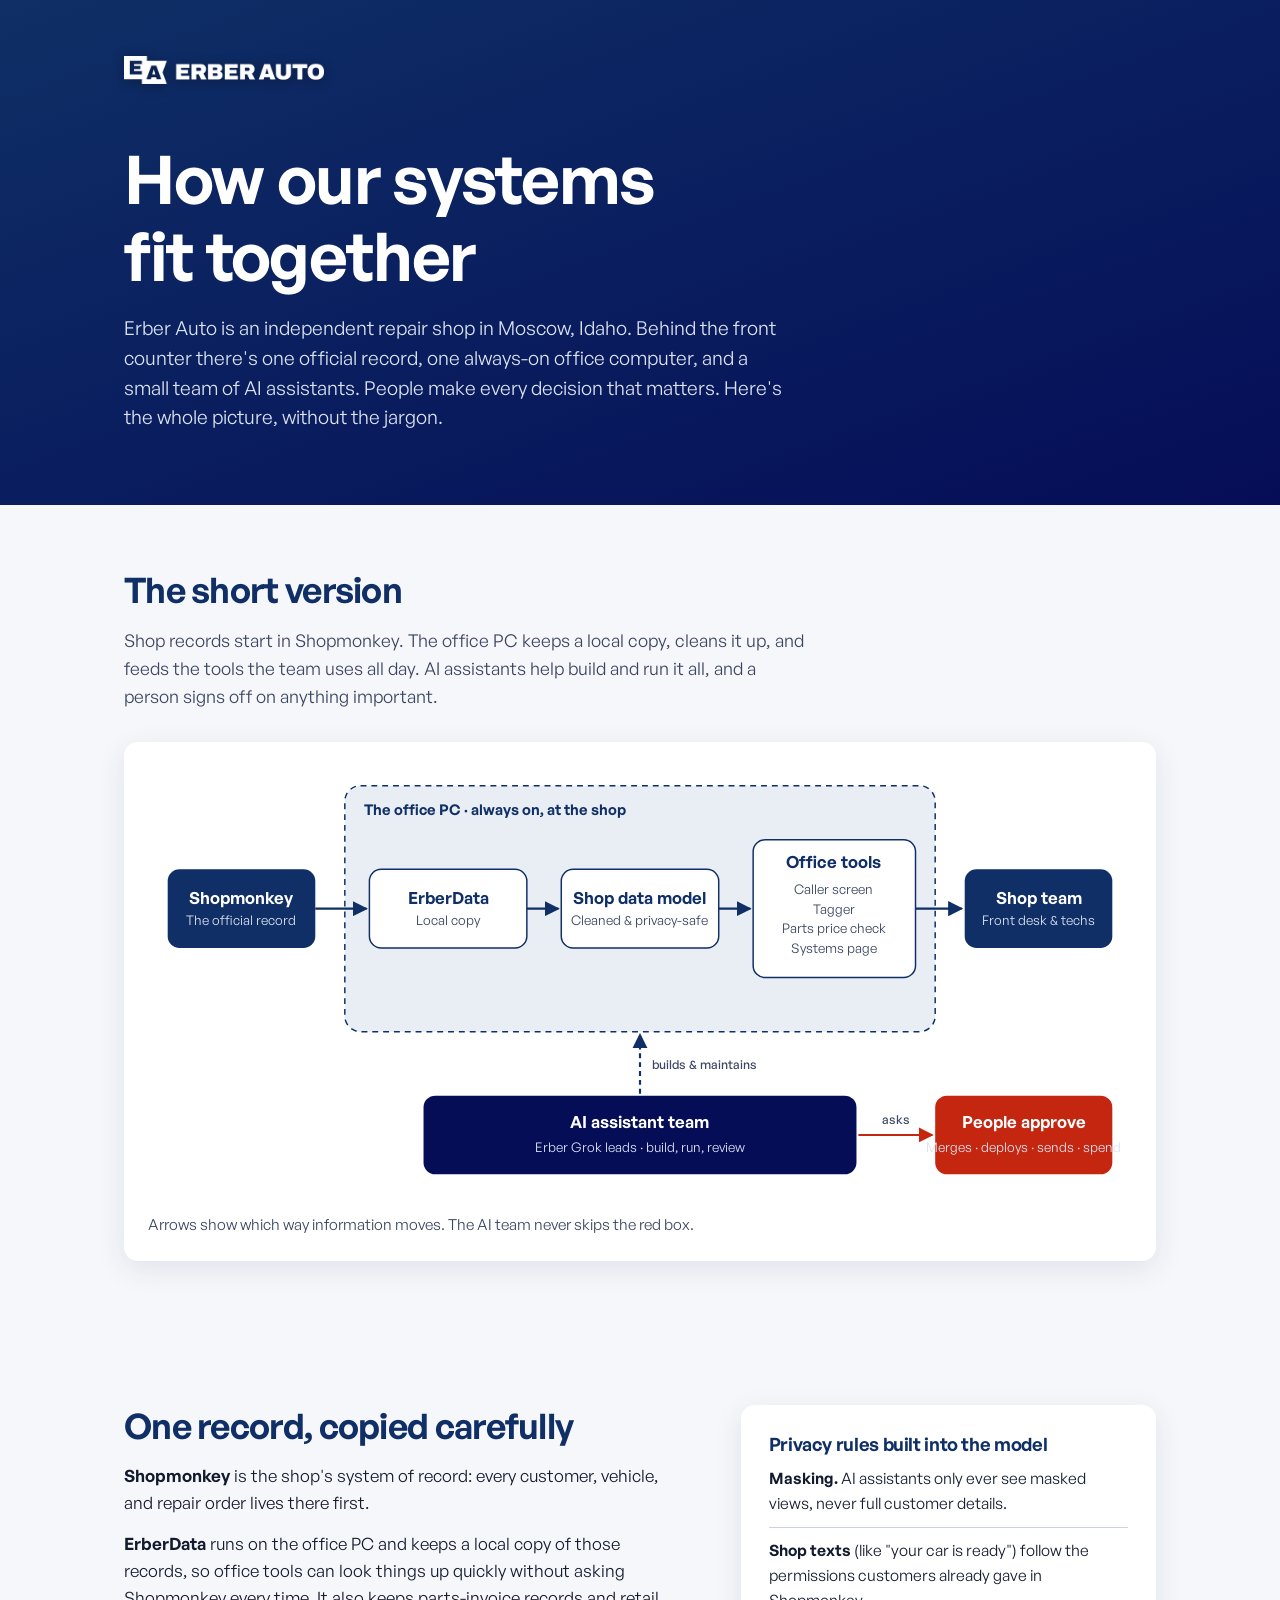
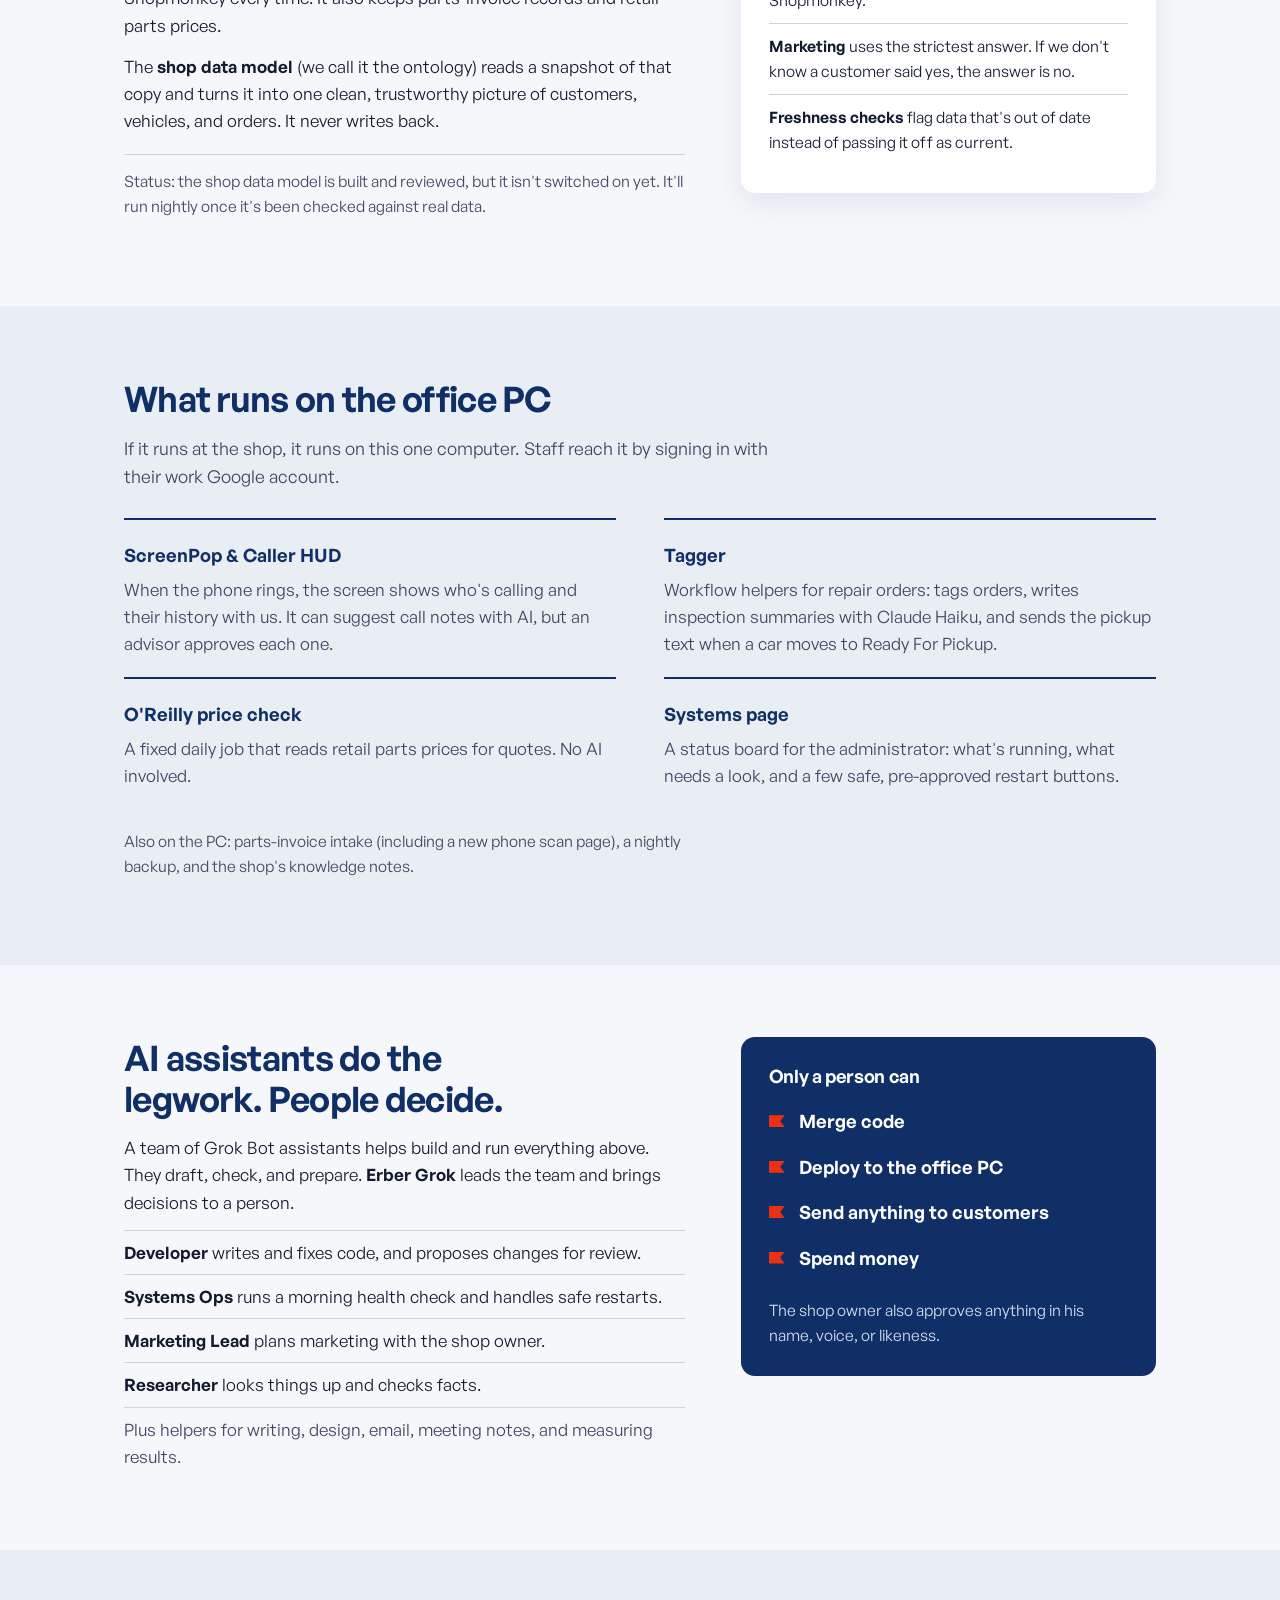
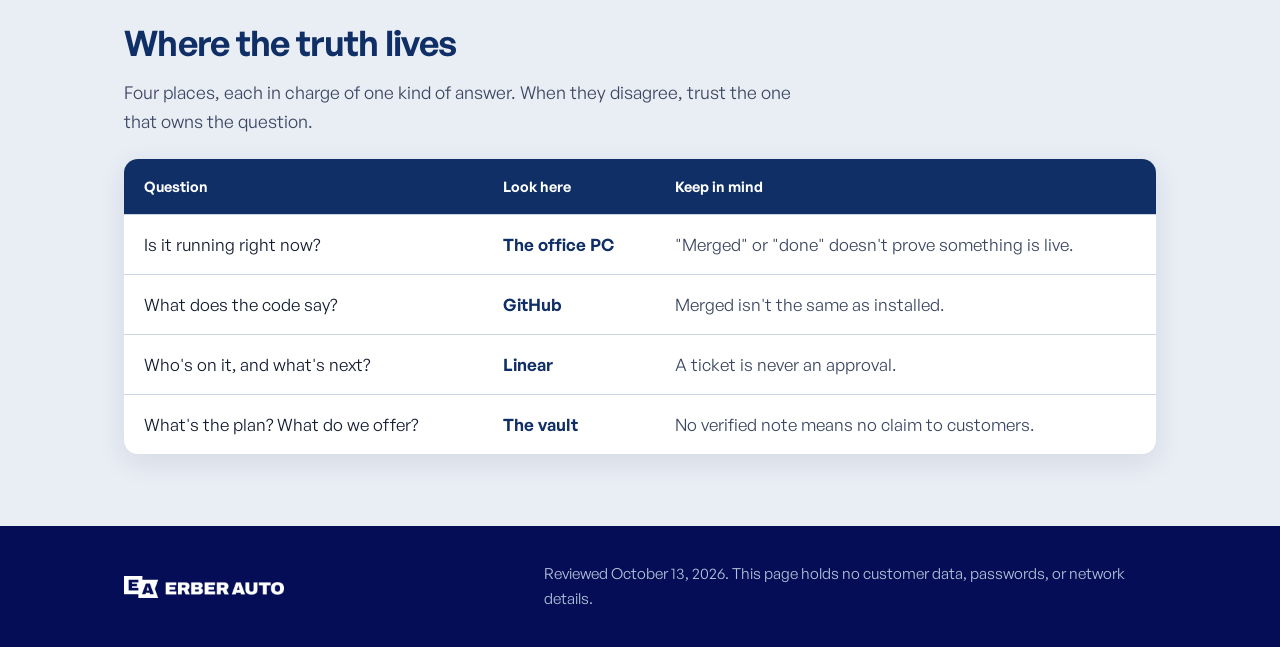
==== index.html @ 2aba375d "Add Erber Auto systems explainer one-pager" ====
<!doctype html>
<html lang="en">
<head>
<meta charset="utf-8">
<meta name="viewport" content="width=device-width, initial-scale=1">
<title>How Erber Auto's systems fit together</title>
<meta name="description" content="A plain-language tour of the software, office computer, and AI assistants behind Erber Auto, an independent repair shop in Moscow, Idaho.">
<link rel="preload" href="assets/fonts/GeneralSans-Semibold.otf" as="font" type="font/otf" crossorigin>
<link rel="stylesheet" href="styles.css">
</head>
<body>
<a class="skip" href="#flow">Skip to the diagram</a>

<header class="hero">
  <div class="wrap">
    <img class="logo" src="assets/erber-logo-white.png" width="240" height="33" alt="Erber Auto">
    <h1>How our systems fit together</h1>
    <p class="lede">Erber Auto is an independent repair shop in Moscow, Idaho. Behind the front counter there's one official record, one always-on office computer, and a small team of AI assistants. People make every decision that matters. Here's the whole picture, without the jargon.</p>
  </div>
</header>

<main>
  <section class="flow-sec" id="flow" aria-labelledby="flow-h">
    <div class="wrap">
      <h2 id="flow-h">The short version</h2>
      <p class="intro">Shop records start in Shopmonkey. The office PC keeps a local copy, cleans it up, and feeds the tools the team uses all day. AI assistants help build and run it all, and a person signs off on anything important.</p>

      <figure class="diagram">
        <svg class="wide" viewBox="0 0 1000 440" role="img" aria-labelledby="dg-t dg-d">
          <title id="dg-t">How information moves at Erber Auto</title>
          <desc id="dg-d">Shopmonkey sends shop records to the office PC. On the PC, ErberData keeps a local copy, the shop data model cleans it, and office tools use it to help the shop team. The AI assistant team builds and runs these tools, and people approve merges, deploys, sends, and spending.</desc>
          <defs>
            <marker id="ah" viewBox="0 0 10 10" refX="9" refY="5" markerWidth="7" markerHeight="7" orient="auto-start-reverse"><path d="M0 0 10 5 0 10z" fill="#0F2F66"/></marker>
            <marker id="ahr" viewBox="0 0 10 10" refX="9" refY="5" markerWidth="7" markerHeight="7" orient="auto-start-reverse"><path d="M0 0 10 5 0 10z" fill="#C42610"/></marker>
          </defs>
          <!-- PC zone -->
          <rect x="200" y="20" width="600" height="250" rx="16" class="zone"/>
          <text x="220" y="50" class="zl">The office PC · always on, at the shop</text>
          <!-- Shopmonkey -->
          <rect x="20" y="105" width="150" height="80" rx="12" class="nb"/>
          <text x="95" y="140" class="nt">Shopmonkey</text>
          <text x="95" y="162" class="ns">The official record</text>
          <!-- ErberData -->
          <rect x="225" y="105" width="160" height="80" rx="12" class="nw"/>
          <text x="305" y="140" class="ntd">ErberData</text>
          <text x="305" y="162" class="nsd">Local copy</text>
          <!-- Ontology -->
          <rect x="420" y="105" width="160" height="80" rx="12" class="nw"/>
          <text x="500" y="140" class="ntd">Shop data model</text>
          <text x="500" y="162" class="nsd">Cleaned &amp; privacy-safe</text>
          <!-- Tools -->
          <rect x="615" y="75" width="165" height="140" rx="12" class="nw"/>
          <text x="697" y="104" class="ntd">Office tools</text>
          <text x="697" y="130" class="nsd">Caller screen</text>
          <text x="697" y="150" class="nsd">Tagger</text>
          <text x="697" y="170" class="nsd">Parts price check</text>
          <text x="697" y="190" class="nsd">Systems page</text>
          <!-- Staff -->
          <rect x="830" y="105" width="150" height="80" rx="12" class="nb"/>
          <text x="905" y="140" class="nt">Shop team</text>
          <text x="905" y="162" class="ns">Front desk &amp; techs</text>
          <!-- arrows -->
          <path d="M170 145H222" class="ar" marker-end="url(#ah)"/>
          <path d="M385 145H417" class="ar" marker-end="url(#ah)"/>
          <path d="M580 145H612" class="ar" marker-end="url(#ah)"/>
          <path d="M780 145H827" class="ar" marker-end="url(#ah)"/>
          <!-- bots -->
          <rect x="280" y="335" width="440" height="80" rx="12" class="nbot"/>
          <text x="500" y="368" class="nt">AI assistant team</text>
          <text x="500" y="392" class="ns">Erber Grok leads · build, run, review</text>
          <path d="M500 333V273" class="ar dash" marker-end="url(#ah)"/>
          <text x="512" y="308" class="al left">builds &amp; maintains</text>
          <!-- people approve -->
          <rect x="800" y="335" width="180" height="80" rx="12" class="nred"/>
          <text x="890" y="368" class="nt">People approve</text>
          <text x="890" y="392" class="ns">Merges · deploys · sends · spend</text>
          <path d="M722 375H797" class="ar red" marker-end="url(#ahr)"/>
          <text x="760" y="364" class="al">asks</text>
        </svg>
        <svg class="tall" viewBox="0 0 340 900" role="img" aria-label="Shopmonkey sends records to the office PC, where ErberData copies them, the shop data model cleans them, and office tools serve the shop team. The AI team builds and maintains the PC and asks people for approval."><defs><marker id="mh" viewBox="0 0 10 10" refX="9" refY="5" markerWidth="7" markerHeight="7" orient="auto-start-reverse"><path d="M0 0 10 5 0 10z" fill="#0F2F66"/></marker><marker id="mhr" viewBox="0 0 10 10" refX="9" refY="5" markerWidth="7" markerHeight="7" orient="auto-start-reverse"><path d="M0 0 10 5 0 10z" fill="#C42610"/></marker></defs>
          <rect x="15" y="130" width="310" height="440" rx="16" class="zone"/><text x="30" y="156" class="zl">The office PC</text>
<rect x="30" y="20" width="280" height="70" rx="12" class="nb"/><text x="170" y="50" class="nt">Shopmonkey</text><text x="170" y="72" class="ns">The official record</text><rect x="30" y="175" width="280" height="70" rx="12" class="nw"/><text x="170" y="205" class="ntd">ErberData</text><text x="170" y="227" class="nsd">Local copy</text><rect x="30" y="280" width="280" height="70" rx="12" class="nw"/><text x="170" y="310" class="ntd">Shop data model</text><text x="170" y="332" class="nsd">Cleaned &amp; privacy-safe</text><rect x="30" y="385" width="280" height="135" rx="12" class="nw"/><text x="170" y="415" class="ntd">Office tools</text><text x="170" y="437" class="nsd">Caller screen</text><text x="170" y="456" class="nsd">Tagger</text><text x="170" y="475" class="nsd">Parts price check</text><text x="170" y="494" class="nsd">Systems page</text><rect x="30" y="610" width="280" height="70" rx="12" class="nb"/><text x="170" y="640" class="nt">Shop team</text><text x="170" y="662" class="ns">Front desk &amp; techs</text><rect x="30" y="710" width="280" height="70" rx="12" class="nbot"/><text x="170" y="740" class="nt">AI assistant team</text><text x="170" y="762" class="ns">Erber Grok leads</text><rect x="30" y="815" width="280" height="70" rx="12" class="nred"/><text x="170" y="845" class="nt">People approve</text><text x="170" y="867" class="ns">Merges · deploys · sends · spend</text><path d="M170 90V172" class="ar" marker-end="url(#mh)"/><path d="M170 245V277" class="ar" marker-end="url(#mh)"/><path d="M170 350V382" class="ar" marker-end="url(#mh)"/><path d="M170 520V607" class="ar" marker-end="url(#mh)"/><path d="M320 745H334V560H328" class="ar dash" marker-end="url(#mh)"/><path d="M170 780V812" class="ar red" marker-end="url(#mhr)"/>
        </svg>
        <figcaption>Arrows show which way information moves. The AI team never skips the red box.</figcaption>
      </figure>
    </div>
  </section>

  <section aria-labelledby="rec-h">
    <div class="wrap two">
      <div>
        <h2 id="rec-h">One record, copied carefully</h2>
        <p><strong>Shopmonkey</strong> is the shop's system of record: every customer, vehicle, and repair order lives there first.</p>
        <p><strong>ErberData</strong> runs on the office PC and keeps a local copy of those records, so office tools can look things up quickly without asking Shopmonkey every time. It also keeps parts-invoice records and retail parts prices.</p>
        <p>The <strong>shop data model</strong> (we call it the ontology) reads a snapshot of that copy and turns it into one clean, trustworthy picture of customers, vehicles, and orders. It never writes back.</p>
        <p class="status">Status: the shop data model is built and reviewed, but it isn't switched on yet. It'll run nightly once it's been checked against real data.</p>
      </div>
      <aside class="rules" aria-labelledby="priv-h">
        <h3 id="priv-h">Privacy rules built into the model</h3>
        <ul>
          <li><b>Masking.</b> AI assistants only ever see masked views, never full customer details.</li>
          <li><b>Shop texts</b> (like "your car is ready") follow the permissions customers already gave in Shopmonkey.</li>
          <li><b>Marketing</b> uses the strictest answer. If we don't know a customer said yes, the answer is no.</li>
          <li><b>Freshness checks</b> flag data that's out of date instead of passing it off as current.</li>
        </ul>
      </aside>
    </div>
  </section>

  <section class="tint" aria-labelledby="svc-h">
    <div class="wrap">
      <h2 id="svc-h">What runs on the office PC</h2>
      <p class="intro">If it runs at the shop, it runs on this one computer. Staff reach it by signing in with their work Google account.</p>
      <dl class="services">
        <div><dt>ScreenPop &amp; Caller HUD</dt><dd>When the phone rings, the screen shows who's calling and their history with us. It can suggest call notes with AI, but an advisor approves each one.</dd></div>
        <div><dt>Tagger</dt><dd>Workflow helpers for repair orders: tags orders, writes inspection summaries with Claude Haiku, and sends the pickup text when a car moves to Ready For Pickup.</dd></div>
        <div><dt>O'Reilly price check</dt><dd>A fixed daily job that reads retail parts prices for quotes. No AI involved.</dd></div>
        <div><dt>Systems page</dt><dd>A status board for the administrator: what's running, what needs a look, and a few safe, pre-approved restart buttons.</dd></div>
      </dl>
      <p class="fine">Also on the PC: parts-invoice intake (including a new phone scan page), a nightly backup, and the shop's knowledge notes.</p>
    </div>
  </section>

  <section aria-labelledby="bots-h">
    <div class="wrap two">
      <div>
        <h2 id="bots-h">AI assistants do the legwork. People decide.</h2>
        <p>A team of Grok Bot assistants helps build and run everything above. They draft, check, and prepare. <strong>Erber Grok</strong> leads the team and brings decisions to a person.</p>
        <ul class="team">
          <li><b>Developer</b> writes and fixes code, and proposes changes for review.</li>
          <li><b>Systems Ops</b> runs a morning health check and handles safe restarts.</li>
          <li><b>Marketing Lead</b> plans marketing with the shop owner.</li>
          <li><b>Researcher</b> looks things up and checks facts.</li>
          <li>Plus helpers for writing, design, email, meeting notes, and measuring results.</li>
        </ul>
      </div>
      <aside class="gate" aria-labelledby="gate-h">
        <h3 id="gate-h">Only a person can</h3>
        <ul>
          <li>Merge code</li>
          <li>Deploy to the office PC</li>
          <li>Send anything to customers</li>
          <li>Spend money</li>
        </ul>
        <p>The shop owner also approves anything in his name, voice, or likeness.</p>
      </aside>
    </div>
  </section>

  <section class="tint" aria-labelledby="truth-h">
    <div class="wrap">
      <h2 id="truth-h">Where the truth lives</h2>
      <p class="intro">Four places, each in charge of one kind of answer. When they disagree, trust the one that owns the question.</p>
      <table class="truth">
        <thead><tr><th scope="col">Question</th><th scope="col">Look here</th><th scope="col">Keep in mind</th></tr></thead>
        <tbody>
          <tr><td>Is it running right now?</td><th scope="row">The office PC</th><td>"Merged" or "done" doesn't prove something is live.</td></tr>
          <tr><td>What does the code say?</td><th scope="row">GitHub</th><td>Merged isn't the same as installed.</td></tr>
          <tr><td>Who's on it, and what's next?</td><th scope="row">Linear</th><td>A ticket is never an approval.</td></tr>
          <tr><td>What's the plan? What do we offer?</td><th scope="row">The vault</th><td>No verified note means no claim to customers.</td></tr>
        </tbody>
      </table>
    </div>
  </section>
</main>

<footer>
  <div class="wrap">
    <img src="assets/erber-logo-white.png" width="160" height="22" alt="Erber Auto">
    <p>Reviewed October 13, 2026. This page holds no customer data, passwords, or network details.</p>
  </div>
</footer>
</body>
</html>
---- styles.css ----
@font-face{font-family:"General Sans";src:url(assets/fonts/GeneralSans-Regular.otf) format("opentype");font-weight:400;font-display:swap}
@font-face{font-family:"General Sans";src:url(assets/fonts/GeneralSans-Medium.otf) format("opentype");font-weight:500;font-display:swap}
@font-face{font-family:"General Sans";src:url(assets/fonts/GeneralSans-Semibold.otf) format("opentype");font-weight:600;font-display:swap}
:root{
  --navy:#0F2F66; --navy-dk:#050D57; --red:#EC3013; --red-ink:#C42610;
  --paper:#F6F7FA; --tint:#E9EDF4; --ink:#121A2E; --ink-2:#3A4560; --line:#CCD3E0;
  --r:14px;
}
*{box-sizing:border-box}
html{scroll-behavior:smooth}
body{margin:0;font:400 17px/1.6 "General Sans",system-ui,sans-serif;color:var(--ink);background:var(--paper);-webkit-font-smoothing:antialiased}
::selection{background:var(--navy);color:#fff}
:focus-visible{outline:3px solid var(--red);outline-offset:3px;border-radius:4px}
.skip{position:absolute;left:-999px;top:8px;background:#fff;color:var(--navy);padding:8px 12px;border-radius:8px;font-weight:600}
.skip:focus{left:8px}
.wrap{max-width:1080px;margin:0 auto;padding:0 24px}
h1,h2,h3{font-weight:600;line-height:1.15;letter-spacing:-.02em;text-wrap:balance;margin:0}
h2{font-size:clamp(1.6rem,3vw,2.2rem);color:var(--navy);margin-bottom:16px}
h3{font-size:1.15rem;margin-bottom:12px}
p{margin:0 0 14px;max-width:68ch}
strong,b{font-weight:600}

.hero{background:linear-gradient(160deg,var(--navy) 0%,var(--navy-dk) 100%);color:#fff;padding:56px 0 72px}
.logo{display:block;width:200px;height:auto;margin-bottom:56px;filter:drop-shadow(0 2px 6px rgba(0,0,0,.35))}
.hero h1{font-size:clamp(2.3rem,6vw,4.2rem);max-width:14ch;margin-bottom:20px}
.lede{font-size:1.2rem;line-height:1.55;color:#DCE3F2;max-width:60ch;margin:0}

section{padding:72px 0}
section.tint{background:var(--tint)}
.intro{font-size:1.1rem;color:var(--ink-2)}
.flow-sec{padding-top:64px}

.diagram{margin:32px 0 0;background:#fff;border-radius:var(--r);padding:24px;box-shadow:0 8px 28px rgba(15,47,102,.10)}
.diagram .tall{display:none}
.diagram svg{display:block;width:100%;height:auto;font-family:"General Sans",system-ui,sans-serif}
.diagram figcaption{margin-top:14px;font-size:.95rem;color:var(--ink-2)}
.zone{fill:var(--tint);stroke:var(--navy);stroke-width:1.5;stroke-dasharray:6 5}
.zl{font-size:15px;font-weight:600;fill:var(--navy)}
.nb{fill:var(--navy)} .nbot{fill:var(--navy-dk)} .nred{fill:var(--red-ink)}
.nw{fill:#fff;stroke:var(--navy);stroke-width:1.5}
.nt,.ntd{font-size:17px;font-weight:600;text-anchor:middle}
.ns,.nsd{font-size:13.5px;text-anchor:middle}
.nt{fill:#fff} .ns{fill:#DCE3F2}
.ntd{fill:var(--navy)} .nsd{fill:var(--ink-2)}
.ar{stroke:var(--navy);stroke-width:2.2;fill:none}
.ar.red{stroke:var(--red-ink)}
.ar.dash{stroke-dasharray:5 4}
.al{font-size:12.5px;fill:var(--ink-2);text-anchor:middle;font-weight:500}
.al.left{text-anchor:start}

.two{display:grid;grid-template-columns:1.35fr 1fr;gap:56px;align-items:start}
.status{font-size:.98rem;color:var(--ink-2);border-top:1px solid var(--line);padding-top:14px;margin-top:20px}
.rules,.gate{border-radius:var(--r);padding:28px}
.rules{background:#fff;box-shadow:0 8px 28px rgba(15,47,102,.10)}
.rules h3{color:var(--navy)}
.rules ul,.gate ul,.team{margin:0;padding:0;list-style:none}
.rules li{padding:10px 0;border-top:1px solid var(--line);font-size:.98rem}
.rules li:first-child{border-top:0;padding-top:0}
.gate{background:var(--navy);color:#fff}
.gate h3{color:#fff}
.gate li{font-size:1.15rem;font-weight:600;padding:8px 0 8px 30px;position:relative}
.gate li::before{content:"";position:absolute;left:0;top:50%;width:16px;height:12px;margin-top:-6px;background:var(--red);clip-path:polygon(0 0,100% 0,72% 50%,100% 100%,0 100%)}
.gate p{margin:18px 0 0;color:#DCE3F2;font-size:.98rem}
.team li{padding:8px 0;border-top:1px solid var(--line)}
.team li:last-child{color:var(--ink-2)}

.services{display:grid;grid-template-columns:1fr 1fr;gap:0 48px;margin:28px 0 0}
.services div{padding:20px 0;border-top:2px solid var(--navy)}
.services dt{font-weight:600;font-size:1.15rem;color:var(--navy);margin-bottom:6px}
.services dd{margin:0;color:var(--ink-2)}
.fine{margin-top:20px;font-size:.98rem;color:var(--ink-2)}

.truth{width:100%;border-collapse:collapse;margin-top:24px;background:#fff;border-radius:var(--r);overflow:hidden;box-shadow:0 8px 28px rgba(15,47,102,.10)}
.truth th,.truth td{text-align:left;padding:16px 20px;border-top:1px solid var(--line);vertical-align:top}
.truth thead th{background:var(--navy);color:#fff;font-weight:600;font-size:.9rem;border-top:0}
.truth tbody th{color:var(--navy);font-weight:600;white-space:nowrap}
.truth td:last-child{color:var(--ink-2)}

footer{background:var(--navy-dk);color:#B9C3DA;padding:36px 0;font-size:.95rem}
footer .wrap{display:flex;align-items:center;justify-content:space-between;gap:20px;flex-wrap:wrap}
footer p{margin:0}

@media (max-width:820px){
  body{font-size:16px}
  section{padding:52px 0}
  .two{grid-template-columns:1fr;gap:32px}
  .services{grid-template-columns:1fr}
  .diagram{padding:16px}
  .diagram .wide{display:none}
  .diagram .tall{display:block;max-width:340px;margin:0 auto}
  .truth thead{display:none}
  .truth,.truth tbody,.truth tr,.truth th,.truth td{display:block}
  .truth tr{border-top:1px solid var(--line);padding:14px 18px}
  .truth tr:first-child{border-top:0}
  .truth th,.truth td{border:0;padding:2px 0}
  .truth tbody th{font-size:1.1rem}
  .logo{margin-bottom:40px}
}
@media (prefers-reduced-motion:reduce){html{scroll-behavior:auto}}
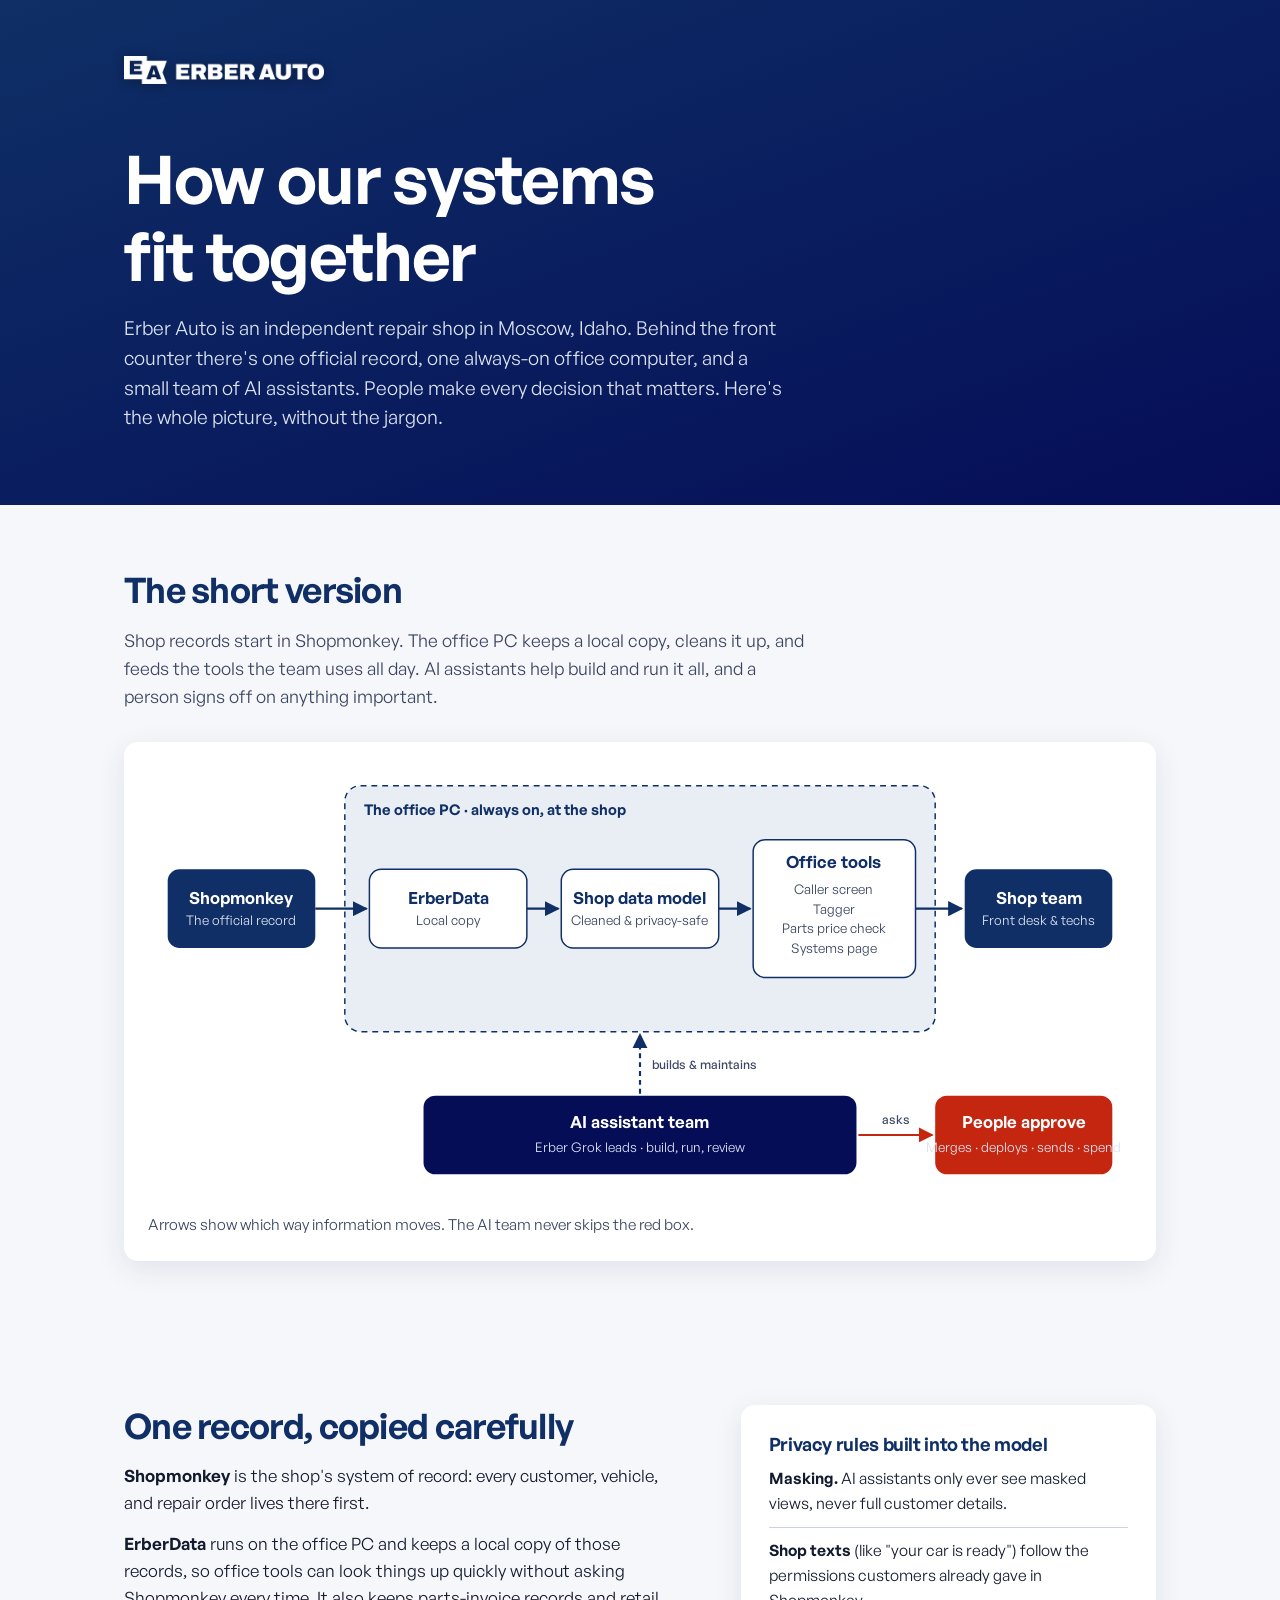
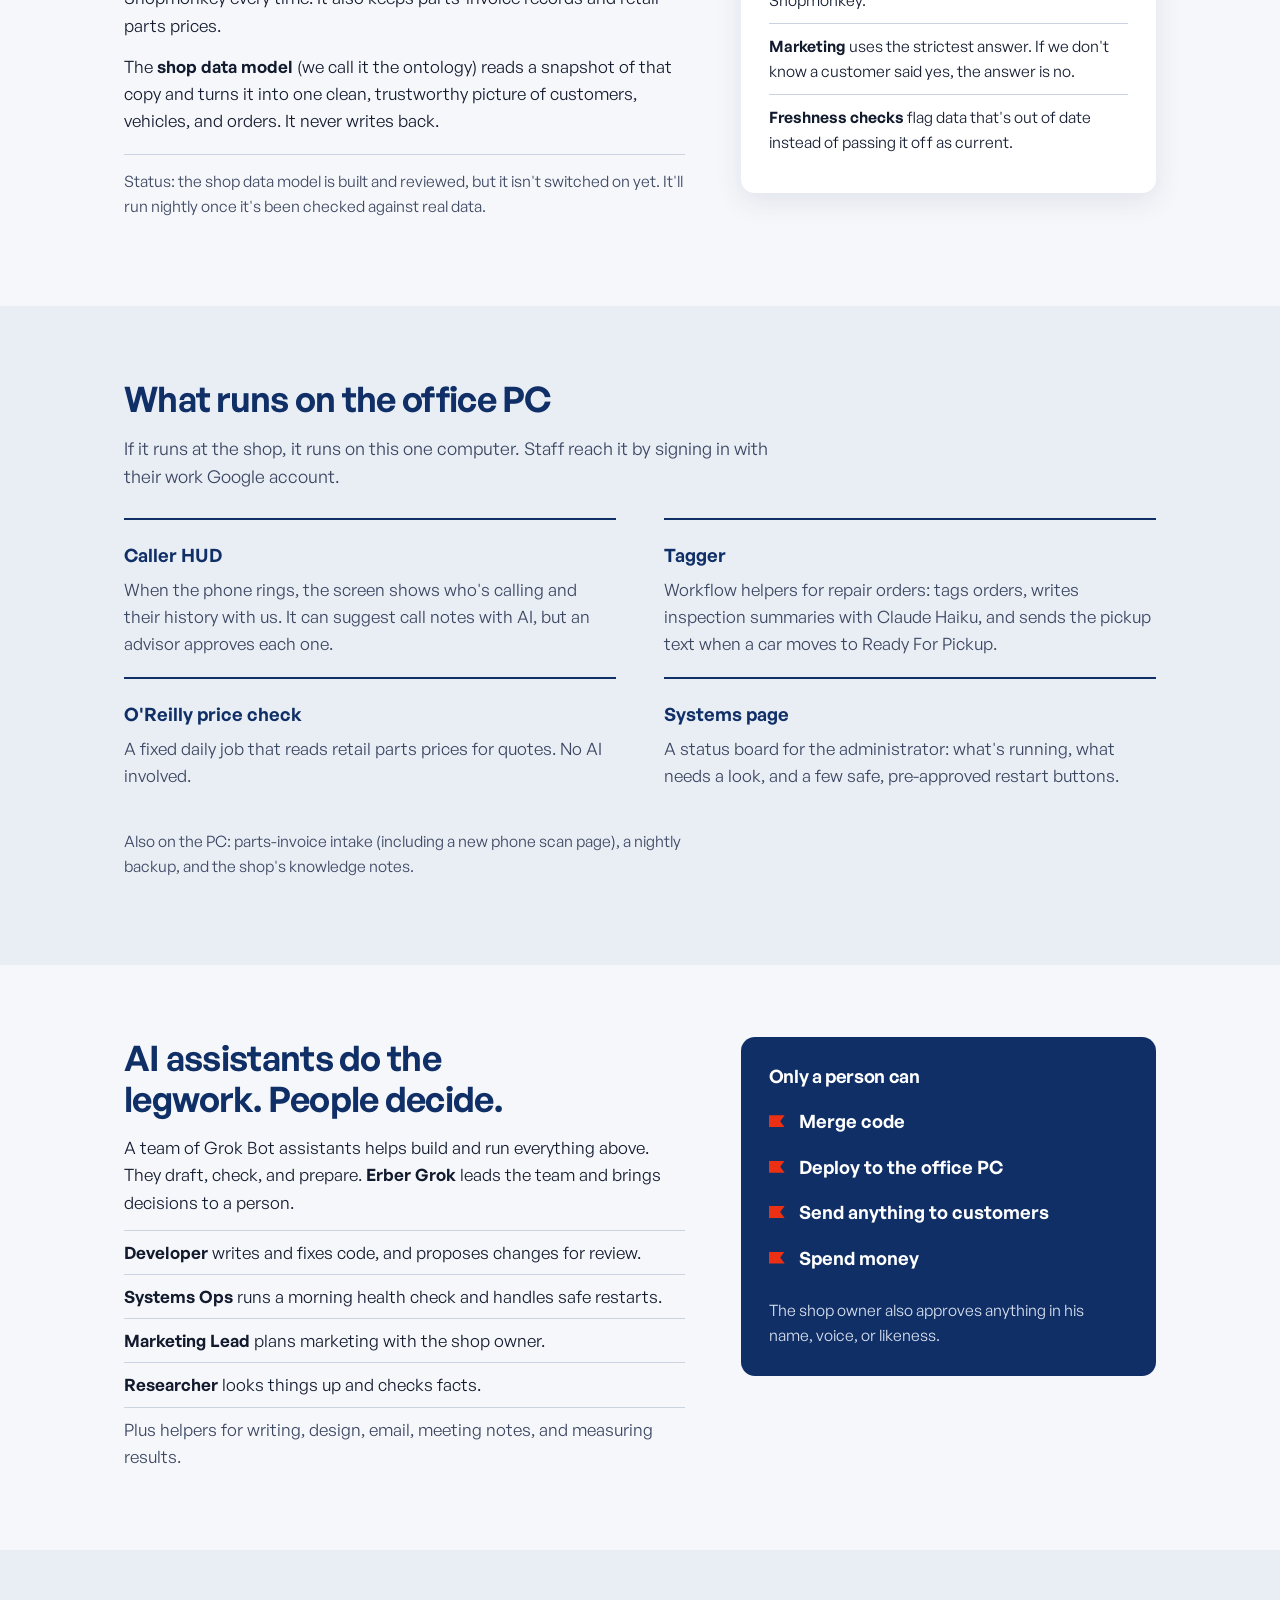
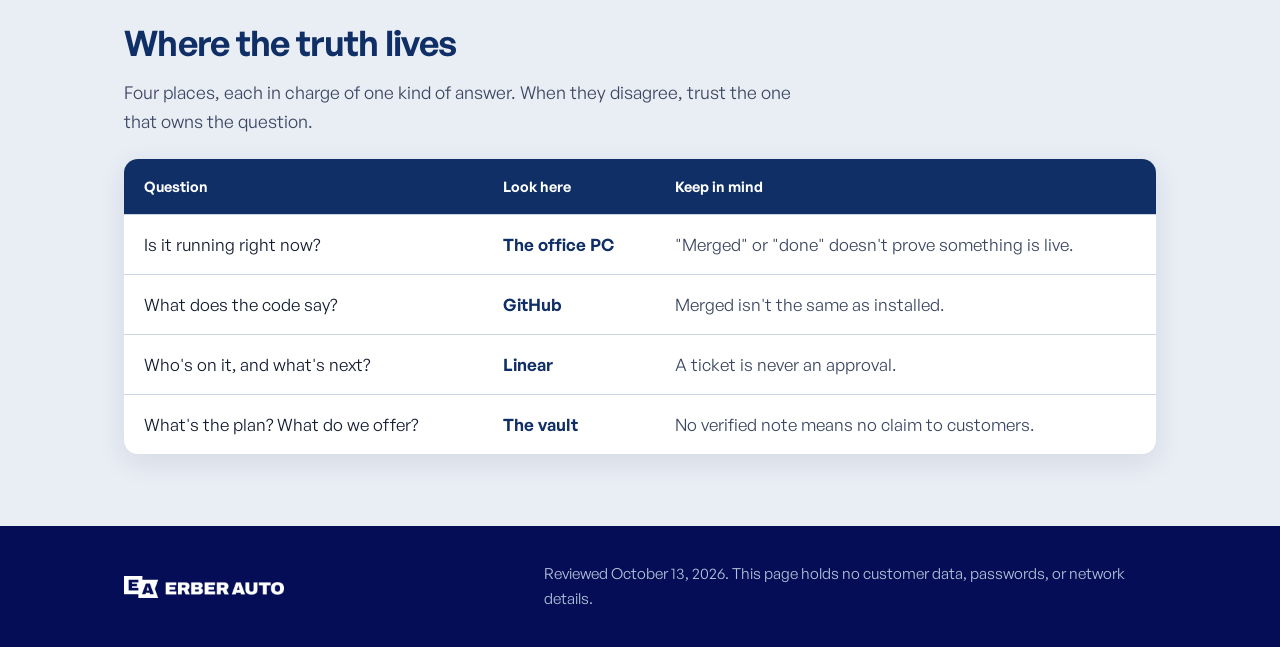
==== commit 296399ac: "Rename ScreenPop & Caller HUD to Caller HUD" ====
--- a/index.html
+++ b/index.html
@@ -112,7 +112,7 @@
       <h2 id="svc-h">What runs on the office PC</h2>
       <p class="intro">If it runs at the shop, it runs on this one computer. Staff reach it by signing in with their work Google account.</p>
       <dl class="services">
-        <div><dt>ScreenPop &amp; Caller HUD</dt><dd>When the phone rings, the screen shows who's calling and their history with us. It can suggest call notes with AI, but an advisor approves each one.</dd></div>
+        <div><dt>Caller HUD</dt><dd>When the phone rings, the screen shows who's calling and their history with us. It can suggest call notes with AI, but an advisor approves each one.</dd></div>
         <div><dt>Tagger</dt><dd>Workflow helpers for repair orders: tags orders, writes inspection summaries with Claude Haiku, and sends the pickup text when a car moves to Ready For Pickup.</dd></div>
         <div><dt>O'Reilly price check</dt><dd>A fixed daily job that reads retail parts prices for quotes. No AI involved.</dd></div>
         <div><dt>Systems page</dt><dd>A status board for the administrator: what's running, what needs a look, and a few safe, pre-approved restart buttons.</dd></div>
